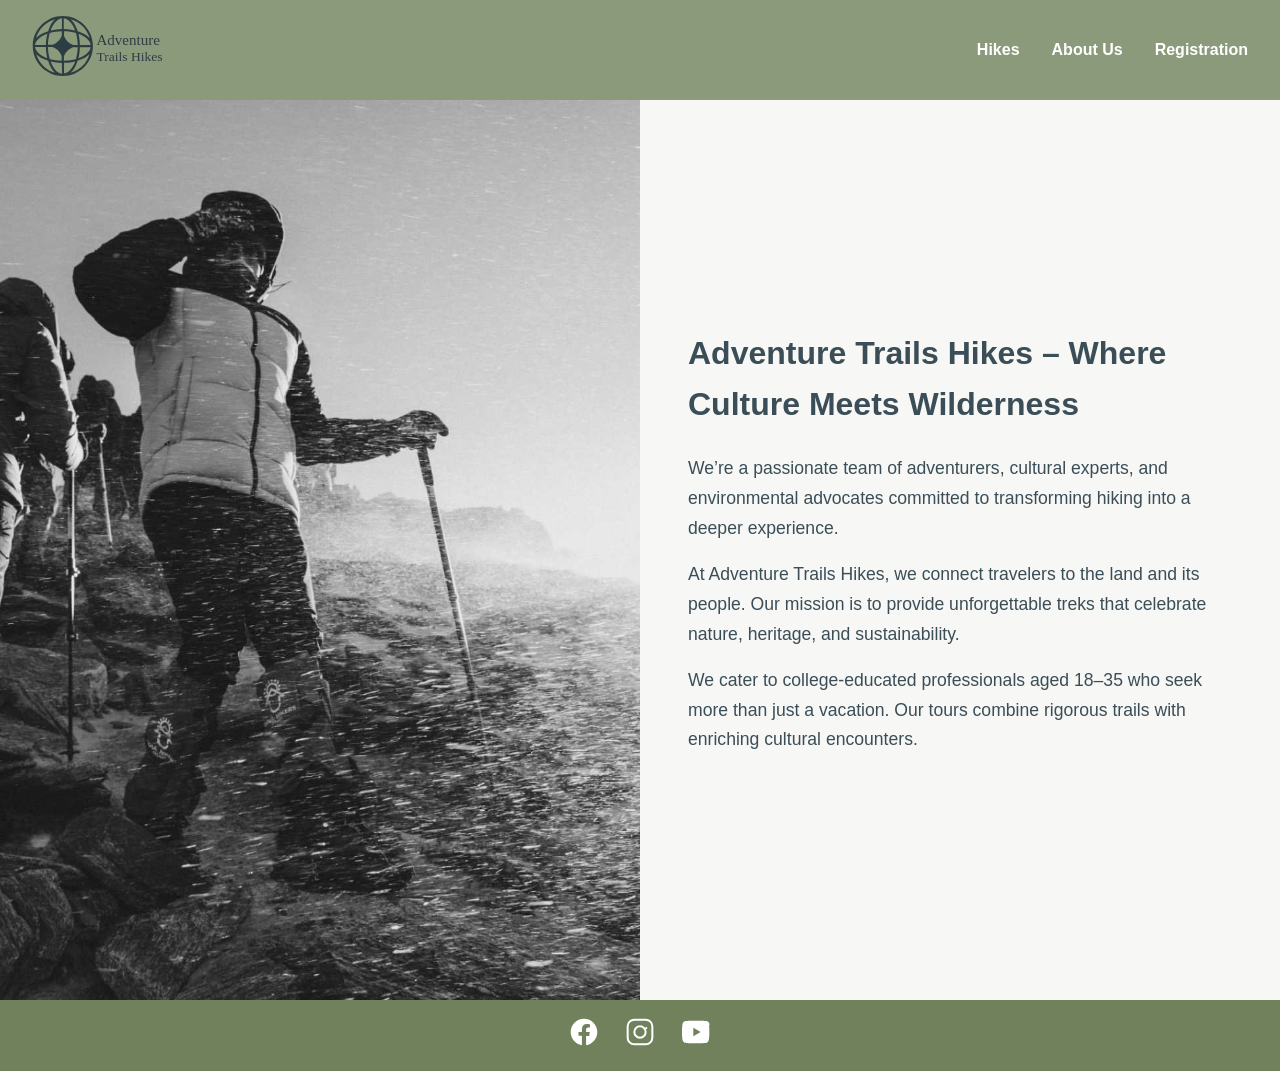
==== Aboutus.html @ 34faf856 "Initial commit" ====
<!DOCTYPE html>
<html lang="en">
  <head>
    <meta charset="UTF-8" />
    <meta name="viewport" content="width=device-width, initial-scale=1" />
    <meta
      name="description"
      content="Learn more about Adventure Trails Hikes, a company that blends extreme hiking adventures with culture and sustainability."
    />
    <meta
      name="keywords"
      content="hiking, adventure, culture, travel, sustainability, outdoor trips"
    />
    <meta name="author" content="Caroline-Michelle Martinussen" />
    <title>About Us - Adventure Trails Hikes</title>
    <link rel="stylesheet" href="Styles.css" />
  </head>

  <body class="about-page">
    <header class="logo-nav">
      <a href="index.html">
        <img
          src="Images/Logoadventure.svg"
          alt="Adventure Trails Hikes logo"
          class="logo"
        />
      </a>
      <nav aria-label="Main Navigation">
        <ul class="nav-links">
          <li><a href="Hikes.html">Hikes</a></li>
          <li><a href="Aboutus.html" aria-current="page">About Us</a></li>
          <li><a href="Registration.html">Registration</a></li>
        </ul>
      </nav>
    </header>

    <main class="about-split">
      <div class="about-image">
        <img
          src="Images/Registrationbackground.jpg"
          alt="Hiker walking on a nature trail with mountains and forest"
        />
      </div>
      <div class="about-text">
        <h1>Adventure Trails Hikes – Where Culture Meets Wilderness</h1>
        <p>
          We’re a passionate team of adventurers, cultural experts, and
          environmental advocates committed to transforming hiking into a deeper
          experience.
        </p>
        <p>
          At Adventure Trails Hikes, we connect travelers to the land and its
          people. Our mission is to provide unforgettable treks that celebrate
          nature, heritage, and sustainability.
        </p>
        <p>
          We cater to college-educated professionals aged 18–35 who seek more
          than just a vacation. Our tours combine rigorous trails with enriching
          cultural encounters.
        </p>
      </div>
    </main>

    <footer>
      <ul class="social-links" aria-label="Social media links">
        <li>
          <a
            href="https://facebook.com"
            target="_blank"
            aria-label="Visit our Facebook page"
          >
            <svg
              xmlns="http://www.w3.org/2000/svg"
              width="32"
              height="32"
              fill="white"
              viewBox="0 0 24 24"
              role="img"
              aria-hidden="true"
            >
              <path
                d="M22 12c0-5.523-4.477-10-10-10S2 6.477 2 12c0 5 3.657 9.128 8.438 9.877v-6.987H7.898v-2.89h2.54V9.845c0-2.507 1.492-3.89 3.777-3.89 1.094 0 2.238.195 2.238.195v2.46h-1.26c-1.243 0-1.63.771-1.63 1.562v1.875h2.773l-.443 2.89h-2.33v6.987C18.343 21.128 22 17 22 12z"
              />
            </svg>
          </a>
        </li>
        <li>
          <a
            href="https://instagram.com"
            target="_blank"
            aria-label="Visit our Instagram profile"
          >
            <svg
              xmlns="http://www.w3.org/2000/svg"
              width="32"
              height="32"
              fill="white"
              viewBox="0 0 24 24"
              role="img"
              aria-hidden="true"
            >
              <path
                d="M7.75 2h8.5A5.75 5.75 0 0 1 22 7.75v8.5A5.75 5.75 0 0 1 16.25 22h-8.5A5.75 5.75 0 0 1 2 16.25v-8.5A5.75 5.75 0 0 1 7.75 2zm0 1.5A4.25 4.25 0 0 0 3.5 7.75v8.5A4.25 4.25 0 0 0 7.75 20.5h8.5A4.25 4.25 0 0 0 20.5 16.25v-8.5A4.25 4.25 0 0 0 16.25 3.5h-8.5zM12 7a5 5 0 1 1 0 10 5 5 0 0 1 0-10zm0 1.5a3.5 3.5 0 1 0 0 7 3.5 3.5 0 0 0 0-7zm4.75-.25a.75.75 0 1 1 0 1.5.75.75 0 0 1 0-1.5z"
              />
            </svg>
          </a>
        </li>
        <li>
          <a
            href="https://www.youtube.com"
            target="_blank"
            aria-label="Visit our YouTube channel"
          >
            <svg
              xmlns="http://www.w3.org/2000/svg"
              width="32"
              height="32"
              viewBox="0 0 48 48"
              fill="white"
              role="img"
              aria-hidden="true"
            >
              <path
                d="M44.5 13.8s-.4-3.2-1.6-4.6c-1.5-1.7-3.1-1.7-3.9-1.8C34.6 7 24 7 24 7s-10.6 0-15 .4c-.8.1-2.4.1-3.9 1.8-1.2 1.4-1.6 4.6-1.6 4.6S3 17.3 3 20.9v6.2c0 3.6.5 7.1.5 7.1s.4 3.2 1.6 4.6c1.5 1.7 3.5 1.6 4.4 1.8 3.2.3 13.5.4 13.5.4s10.6 0 15-.4c.8-.1 2.4-.1 3.9-1.8 1.2-1.4 1.6-4.6 1.6-4.6s.5-3.5.5-7.1v-6.2c0-3.6-.5-7.1-.5-7.1zM20 30.4V17.6l11 6.4-11 6.4z"
              />
            </svg>
          </a>
        </li>
      </ul>
    </footer>
  </body>
</html>
---- Styles.css ----
:root {
  --olive: #70815c;
  --navy: #3b4e57;
  --secondary: #2d3d44;
  --dark: #1c1c1c;
  --white: #ffffff;
}

* {
  margin: 0;
  padding: 0;
  box-sizing: border-box;
}

body {
  font-family: "Segoe UI", sans-serif;
  line-height: 1.6;
  color: var(--navy);
  background-color: var(--white);
}

/* Sticky Header */
.logo-nav {
  position: sticky;
  top: 0;
  left: 0;
  right: 0;
  z-index: 1000;
  display: flex;
  justify-content: space-between;
  align-items: center;
  padding: 1rem 2rem;
  background-color: rgba(112, 129, 92, 0.8);
  backdrop-filter: blur(5px);
}

.logo {
  height: 60px;
}

.nav-links {
  list-style: none;
  display: flex;
  gap: 2rem;
}

.nav-links a {
  text-decoration: none;
  color: var(--white);
  font-weight: bold;
  position: relative;
  z-index: 1010;
  text-shadow: none;
}

.about-page .logo-nav {
  background-color: rgba(112, 129, 92, 0.8);
}

/* Hero Header */
.hero-header {
  position: relative;
  height: 100vh;
  background: url("Images/mountaintrail.jpg") no-repeat center center/cover;
  color: var(--white);
  text-shadow: 1px 1px 4px rgba(0, 0, 0, 0.7);
}

.hero-text {
  position: absolute;
  top: 50%;
  left: 50%;
  transform: translate(-50%, -50%);
  text-align: center;
  max-width: 90%;
}

.hero-text h1 {
  font-size: 3rem;
  margin-bottom: 1rem;
}

.hero-text p {
  font-size: 1.2rem;
  max-width: 600px;
  margin: 0 auto;
}

/* Featured Section */
.featured-hikes {
  padding: 4rem 2rem;
  background-color: var(--white);
  color: var(--navy);
  text-align: center;
}

.featured-hikes h1 {
  font-size: 2.5rem;
  color: var(--navy);
  margin-bottom: 1rem;
}
.featured-hikes h2 {
  font-size: 2rem;
  color: var(--navy);
  margin-bottom: 3rem;
}
.intro-text {
  font-size: 1.15rem;
  max-width: 700px;
  margin: 0 auto 3rem;
  color: var(--navy);
}

.hike-grid {
  display: grid;
  grid-template-columns: repeat(auto-fit, minmax(280px, 1fr));
  gap: 2.5rem;
  padding: 0 1rem;
  max-width: 1000px;
  margin: 0 auto;
}

.hike-card {
  background-color: var(--olive);
  color: var(--white);
  border-radius: 12px;
  padding: 1rem;
  box-shadow: 0 6px 10px rgba(0, 0, 0, 0.15);
  transition: transform 0.3s ease, box-shadow 0.3s ease;
  display: flex;
  flex-direction: column;
  justify-content: flex-start;
}

.hike-card:hover {
  transform: translateY(-8px);
  box-shadow: 0 10px 20px rgba(0, 0, 0, 0.3);
  cursor: pointer;
}

.hike-card img {
  width: 100%;
  height: 160px;
  object-fit: cover;
  border-radius: 8px;
  margin-bottom: 1rem;
  flex-shrink: 0;
}
.hike-card h3 {
  font-size: 1.3rem;
  color: var(--secondary);
  margin-bottom: 0.4rem;
}

.hike-card p {
  font-size: 1rem;
  line-height: 1.4;
  color: var(--white);
  margin-bottom: 0.6rem;
}

.hike-card p strong {
  color: var(--white);
  font-weight: 700;
}

/* Footer */
footer {
  background-color: var(--olive);
  padding: 1rem 0;
  text-align: center;
}

.social-links {
  list-style: none;
  display: flex;
  justify-content: center;
  gap: 1.5rem;
}

.social-links svg {
  width: 32px;
  height: 32px;
  fill: white;
  transition: transform 0.3s ease, fill 0.3s ease;
}

.social-links svg:hover {
  transform: scale(1.1);
  fill: var(--navy);
}

/* Registration Page */
.contact-section {
  display: flex;
  justify-content: center;
  padding: 3rem 1rem;
}

.form-container {
  background-color: var(--olive);
  color: var(--white);
  padding: 2rem;
  border-radius: 1rem;
  max-width: 600px;
  width: 100%;
  box-shadow: 0 4px 12px rgba(59, 78, 87, 0.15);
}

.form-container h2 {
  color: var(--secondary);
  padding: 5px 0 10px 0;
}

label {
  display: block;
  margin-bottom: 0.4rem;
  font-weight: 600;
  margin-top: 1rem;
  color: var(--white);
}

input,
textarea,
select {
  background-color: var(--white);
  color: var(--navy);
  border: 1px solid var(--navy);
  width: 100%;
  padding: 0.75rem;
  border-radius: 0.5rem;
  font-size: 1rem;
}

input::placeholder,
textarea::placeholder {
  color: rgba(255, 255, 255, 0.7);
}

textarea {
  resize: vertical;
  min-height: 100px;
}

button {
  margin-top: 1.5rem;
  width: 50%;
  background-color: var(--secondary);
  color: var(--white);
  padding: 0.75rem;
  border: none;
  border-radius: 0.5rem;
  font-size: 1rem;
  cursor: pointer;
}
.button-wrapper {
  display: flex;
  justify-content: center;
}

button:hover {
  background-color: var(--navy);
}

/* About page  */
.about-split {
  display: flex;
  flex-wrap: wrap;
  min-height: 100vh;
  margin-top: 0;
}

.about-image {
  flex: 1 1 50%;
  background-color: #e6efe6;
  overflow: hidden;
}

.about-image img {
  width: 100%;
  height: 100%;
  object-fit: cover;
}

.about-text {
  flex: 1 1 50%;
  padding: 4rem 3rem;
  background-color: #f7f7f5;
  display: flex;
  flex-direction: column;
  justify-content: center;
  color: var(--navy);
}

.about-text h1 {
  font-size: 2rem;
  color: var(--navy);
  margin-bottom: 1.5rem;
}

.about-text p {
  font-size: 1.1rem;
  line-height: 1.7;
  color: var(--navy);
  margin-bottom: 1rem;
}

/* Responsive */
@media (max-width: 768px) {
  .logo-nav {
    flex-direction: column;
    align-items: flex-start;
    gap: 1rem;
  }

  .nav-links {
    flex-direction: column;
    gap: 1rem;
    background-color: var(--navy);
    padding: 1rem;
    border-radius: 8px;
  }

  .hero-text h1 {
    font-size: 2rem;
  }

  .hike-grid {
    grid-template-columns: 1fr;
  }

  .about-split {
    flex-direction: column;
  }

  .about-image,
  .about-text {
    flex: 1 1 100%;
  }

  .about-text {
    padding: 2rem;
  }
}

@media (max-width: 600px) {
  .hike-card img {
    height: 140px;
  }
}
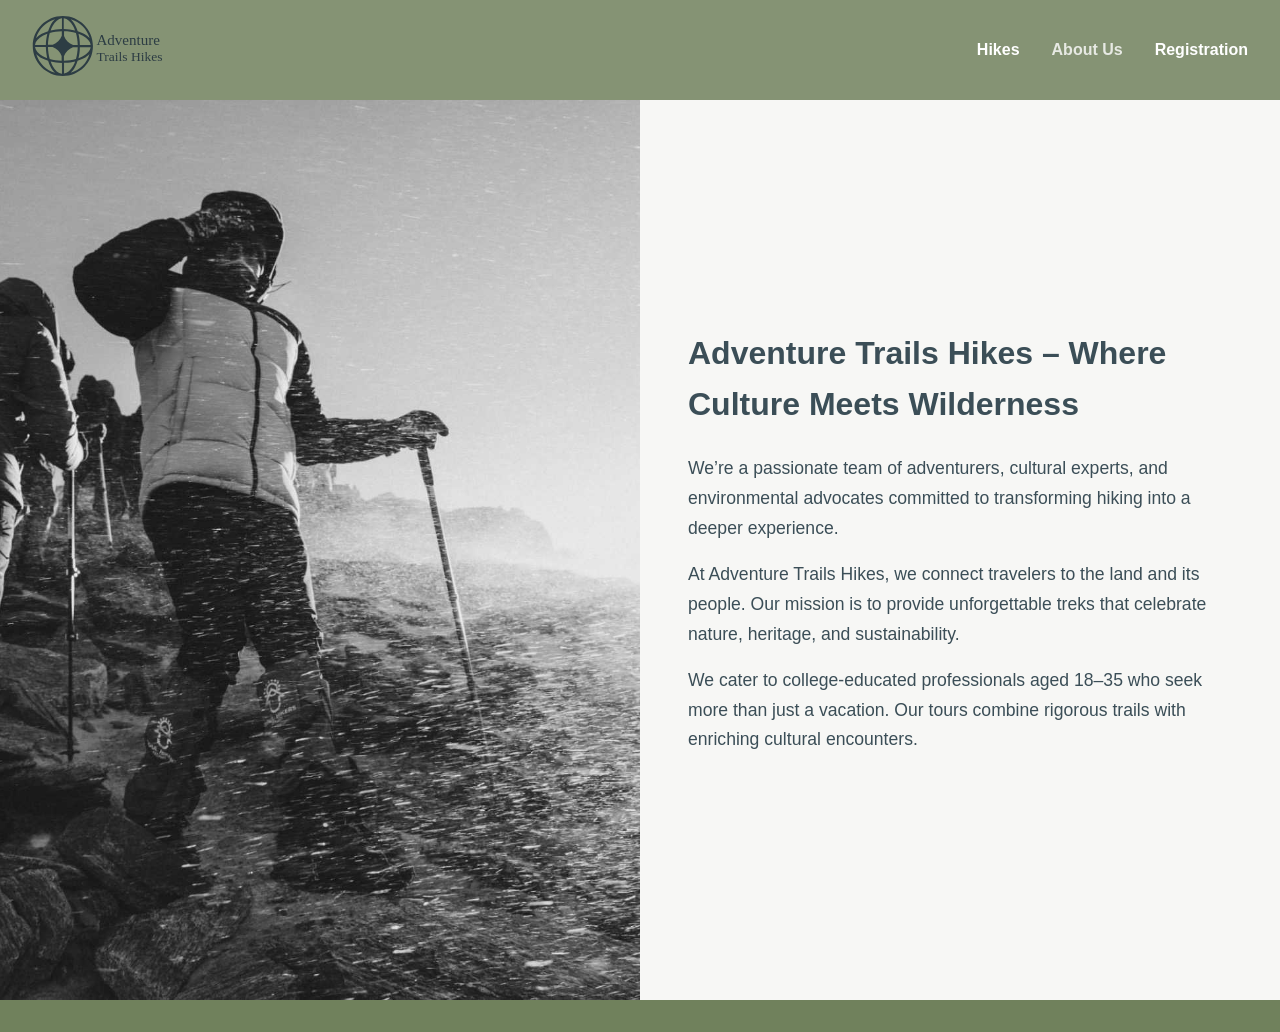
==== commit ca298cd6: "improve project exam 1 for resit" ====
--- a/Aboutus.html
+++ b/Aboutus.html
@@ -67,64 +67,9 @@
           <a
             href="https://facebook.com"
             target="_blank"
+            rel="noopener noreferrer"
             aria-label="Visit our Facebook page"
-          >
-            <svg
-              xmlns="http://www.w3.org/2000/svg"
-              width="32"
-              height="32"
-              fill="white"
-              viewBox="0 0 24 24"
-              role="img"
-              aria-hidden="true"
-            >
-              <path
-                d="M22 12c0-5.523-4.477-10-10-10S2 6.477 2 12c0 5 3.657 9.128 8.438 9.877v-6.987H7.898v-2.89h2.54V9.845c0-2.507 1.492-3.89 3.777-3.89 1.094 0 2.238.195 2.238.195v2.46h-1.26c-1.243 0-1.63.771-1.63 1.562v1.875h2.773l-.443 2.89h-2.33v6.987C18.343 21.128 22 17 22 12z"
-              />
-            </svg>
-          </a>
-        </li>
-        <li>
-          <a
-            href="https://instagram.com"
-            target="_blank"
-            aria-label="Visit our Instagram profile"
-          >
-            <svg
-              xmlns="http://www.w3.org/2000/svg"
-              width="32"
-              height="32"
-              fill="white"
-              viewBox="0 0 24 24"
-              role="img"
-              aria-hidden="true"
-            >
-              <path
-                d="M7.75 2h8.5A5.75 5.75 0 0 1 22 7.75v8.5A5.75 5.75 0 0 1 16.25 22h-8.5A5.75 5.75 0 0 1 2 16.25v-8.5A5.75 5.75 0 0 1 7.75 2zm0 1.5A4.25 4.25 0 0 0 3.5 7.75v8.5A4.25 4.25 0 0 0 7.75 20.5h8.5A4.25 4.25 0 0 0 20.5 16.25v-8.5A4.25 4.25 0 0 0 16.25 3.5h-8.5zM12 7a5 5 0 1 1 0 10 5 5 0 0 1 0-10zm0 1.5a3.5 3.5 0 1 0 0 7 3.5 3.5 0 0 0 0-7zm4.75-.25a.75.75 0 1 1 0 1.5.75.75 0 0 1 0-1.5z"
-              />
-            </svg>
-          </a>
-        </li>
-        <li>
-          <a
-            href="https://www.youtube.com"
-            target="_blank"
-            aria-label="Visit our YouTube channel"
-          >
-            <svg
-              xmlns="http://www.w3.org/2000/svg"
-              width="32"
-              height="32"
-              viewBox="0 0 48 48"
-              fill="white"
-              role="img"
-              aria-hidden="true"
-            >
-              <path
-                d="M44.5 13.8s-.4-3.2-1.6-4.6c-1.5-1.7-3.1-1.7-3.9-1.8C34.6 7 24 7 24 7s-10.6 0-15 .4c-.8.1-2.4.1-3.9 1.8-1.2 1.4-1.6 4.6-1.6 4.6S3 17.3 3 20.9v6.2c0 3.6.5 7.1.5 7.1s.4 3.2 1.6 4.6c1.5 1.7 3.5 1.6 4.4 1.8 3.2.3 13.5.4 13.5.4s10.6 0 15-.4c.8-.1 2.4-.1 3.9-1.8 1.2-1.4 1.6-4.6 1.6-4.6s.5-3.5.5-7.1v-6.2c0-3.6-.5-7.1-.5-7.1zM20 30.4V17.6l11 6.4-11 6.4z"
-              />
-            </svg>
-          </a>
+          ></a>
         </li>
       </ul>
     </footer>
--- a/Styles.css
+++ b/Styles.css
@@ -10,6 +10,10 @@
   margin: 0;
   padding: 0;
   box-sizing: border-box;
+}
+
+html {
+  scroll-behavior: smooth;
 }
 
 body {
@@ -30,7 +34,7 @@
   justify-content: space-between;
   align-items: center;
   padding: 1rem 2rem;
-  background-color: rgba(112, 129, 92, 0.8);
+  background-color: rgba(112, 129, 92, 0.85);
   backdrop-filter: blur(5px);
 }
 
@@ -51,10 +55,16 @@
   position: relative;
   z-index: 1010;
   text-shadow: none;
+  transition: opacity 0.2s ease;
+}
+
+.nav-links a:hover,
+.nav-links a[aria-current="page"] {
+  opacity: 0.8;
 }
 
 .about-page .logo-nav {
-  background-color: rgba(112, 129, 92, 0.8);
+  background-color: rgba(112, 129, 92, 0.85);
 }
 
 /* Hero Header */
@@ -64,6 +74,13 @@
   background: url("Images/mountaintrail.jpg") no-repeat center center/cover;
   color: var(--white);
   text-shadow: 1px 1px 4px rgba(0, 0, 0, 0.7);
+}
+
+.hero-header::before {
+  content: "";
+  position: absolute;
+  inset: 0;
+  background: rgba(0, 0, 0, 0.25);
 }
 
 .hero-text {
@@ -73,6 +90,7 @@
   transform: translate(-50%, -50%);
   text-align: center;
   max-width: 90%;
+  z-index: 1;
 }
 
 .hero-text h1 {
@@ -87,23 +105,27 @@
 }
 
 /* Featured Section */
-.featured-hikes {
-  padding: 4rem 2rem;
+.featured-hikes,
+.hikes-page {
+  padding: 5rem 2rem;
   background-color: var(--white);
   color: var(--navy);
   text-align: center;
 }
 
-.featured-hikes h1 {
+.featured-hikes h1,
+.hikes-page h1 {
   font-size: 2.5rem;
   color: var(--navy);
   margin-bottom: 1rem;
 }
+
 .featured-hikes h2 {
   font-size: 2rem;
   color: var(--navy);
   margin-bottom: 3rem;
 }
+
 .intro-text {
   font-size: 1.15rem;
   max-width: 700px;
@@ -114,7 +136,7 @@
 .hike-grid {
   display: grid;
   grid-template-columns: repeat(auto-fit, minmax(280px, 1fr));
-  gap: 2.5rem;
+  gap: 2rem;
   padding: 0 1rem;
   max-width: 1000px;
   margin: 0 auto;
@@ -123,18 +145,18 @@
 .hike-card {
   background-color: var(--olive);
   color: var(--white);
-  border-radius: 12px;
+  border-radius: 16px;
   padding: 1rem;
-  box-shadow: 0 6px 10px rgba(0, 0, 0, 0.15);
-  transition: transform 0.3s ease, box-shadow 0.3s ease;
+  box-shadow: 0 6px 12px rgba(0, 0, 0, 0.12);
+  transition: transform 0.25s ease, box-shadow 0.25s ease;
   display: flex;
   flex-direction: column;
   justify-content: flex-start;
 }
 
 .hike-card:hover {
-  transform: translateY(-8px);
-  box-shadow: 0 10px 20px rgba(0, 0, 0, 0.3);
+  transform: translateY(-6px);
+  box-shadow: 0 10px 22px rgba(0, 0, 0, 0.18);
   cursor: pointer;
 }
 
@@ -142,10 +164,11 @@
   width: 100%;
   height: 160px;
   object-fit: cover;
-  border-radius: 8px;
+  border-radius: 10px;
   margin-bottom: 1rem;
   flex-shrink: 0;
 }
+
 .hike-card h3 {
   font-size: 1.3rem;
   color: var(--secondary);
@@ -194,17 +217,17 @@
 .contact-section {
   display: flex;
   justify-content: center;
-  padding: 3rem 1rem;
+  padding: 4rem 1rem;
 }
 
 .form-container {
   background-color: var(--olive);
   color: var(--white);
   padding: 2rem;
-  border-radius: 1rem;
+  border-radius: 1.2rem;
   max-width: 600px;
   width: 100%;
-  box-shadow: 0 4px 12px rgba(59, 78, 87, 0.15);
+  box-shadow: 0 6px 16px rgba(59, 78, 87, 0.15);
 }
 
 .form-container h2 {
@@ -228,7 +251,7 @@
   border: 1px solid var(--navy);
   width: 100%;
   padding: 0.75rem;
-  border-radius: 0.5rem;
+  border-radius: 0.7rem;
   font-size: 1rem;
 }
 
@@ -249,10 +272,12 @@
   color: var(--white);
   padding: 0.75rem;
   border: none;
-  border-radius: 0.5rem;
+  border-radius: 0.7rem;
   font-size: 1rem;
   cursor: pointer;
-}
+  transition: background-color 0.2s ease, transform 0.2s ease;
+}
+
 .button-wrapper {
   display: flex;
   justify-content: center;
@@ -260,6 +285,7 @@
 
 button:hover {
   background-color: var(--navy);
+  transform: translateY(-2px);
 }
 
 /* About page  */
@@ -341,6 +367,10 @@
   .about-text {
     padding: 2rem;
   }
+
+  button {
+    width: 100%;
+  }
 }
 
 @media (max-width: 600px) {
